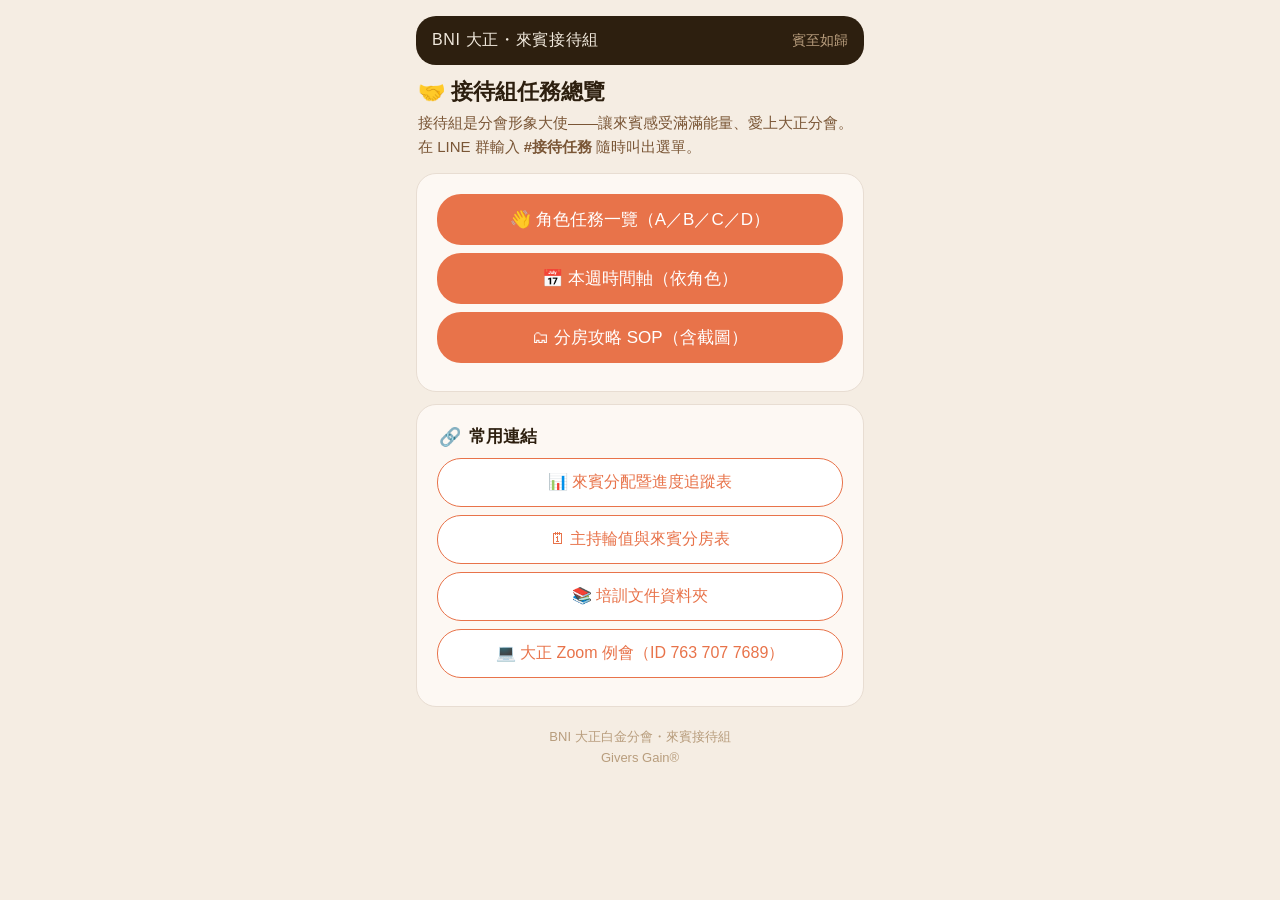
==== index.html @ 99e9b330 "BNI 大正接待組任務文件站" ====
<!DOCTYPE html>
<html lang="zh-Hant">
<head>
<meta charset="UTF-8">
<meta name="viewport" content="width=device-width, initial-scale=1.0">
<title>來賓接待組任務總覽｜BNI 大正</title>
<link rel="stylesheet" href="style.css">
</head>
<body>
<div class="wrap">

  <div class="topbar">
    <div class="topbar-title">BNI 大正・來賓接待組</div>
    <div class="topbar-sub">賓至如歸</div>
  </div>

  <div class="pagehead">
    <h1>🤝 接待組任務總覽</h1>
    <p>接待組是分會形象大使——讓來賓感受滿滿能量、愛上大正分會。<br>在 LINE 群輸入 <strong>#接待任務</strong> 隨時叫出選單。</p>
  </div>

  <div class="card">
    <a class="btnO" href="roles.html">👋 角色任務一覽（A／B／C／D）</a>
    <a class="btnO" href="timeline.html">📅 本週時間軸（依角色）</a>
    <a class="btnO" href="sop.html">🗂 分房攻略 SOP（含截圖）</a>
  </div>

  <div class="card">
    <div class="section-head" style="margin-top:0"><span class="section-icon">🔗</span><span class="section-title">常用連結</span></div>
    <a class="btnW" href="https://docs.google.com/spreadsheets/d/1NOJY48MuS-cZXD8kkBErKJHG0PAqk2Z-ab0aBIMKJTo/edit?usp=sharing">📊 來賓分配暨進度追蹤表</a>
    <a class="btnW" href="https://docs.google.com/spreadsheets/d/1a4la-_5O-Pv8jQU31UCBbLTEHQq-geVVfY4Svtw3dMQ/edit?usp=sharing">🗓 主持輪值與來賓分房表</a>
    <a class="btnW" href="https://drive.google.com/drive/folders/1xo_E1az28QByNWkRNPRArFp1DW7CCC63?usp=drive_link">📚 培訓文件資料夾</a>
    <a class="btnW" href="https://us02web.zoom.us/j/7637077689?pwd=b1RHcnNZbm91UmN3aGRiMG0wenFsZz09">💻 大正 Zoom 例會（ID 763 707 7689）</a>
  </div>

  <div class="foot">BNI 大正白金分會・來賓接待組<br>Givers Gain®</div>
</div>
</body>
</html>
---- style.css ----
*{box-sizing:border-box;margin:0;padding:0;}
html,body{background:#f5ede3;font-family:-apple-system,"PingFang TC","Noto Sans TC",sans-serif;min-height:100vh;}
.wrap{max-width:480px;margin:0 auto;padding:1rem 1rem 3rem;}

/* ── 頂部 bar ── */
.topbar{background:#2d1f0f;padding:14px 16px;display:flex;align-items:center;justify-content:space-between;border-radius:20px;margin-bottom:12px;}
.topbar-title{font-size:16px;font-weight:500;color:#f0e8dc;letter-spacing:.04em;}
.topbar-sub{font-size:14px;color:#b89d7d;}
.pagehead{margin:6px 2px 14px;}
.pagehead h1{font-size:22px;font-weight:700;color:#2d1f0f;margin-bottom:4px;}
.pagehead p{font-size:15px;color:#7a5636;line-height:1.6;}

/* ── 卡片 ── */
.card{background:#fdf8f3;border-radius:20px;padding:1.25rem;border:0.5px solid #e8ddd2;margin-bottom:.75rem;}
.hdiv{height:0.5px;background:#e8ddd2;margin:10px 0;}

/* ── 角色卡 ── */
.charcard{background:#fff8f4;border:0.5px solid #f0c8b0;border-radius:16px;padding:14px 16px;margin-bottom:12px;}
.charcard-top{display:flex;align-items:center;gap:12px;margin-bottom:10px;}
.char-avatar{width:54px;height:54px;border-radius:14px;background:linear-gradient(135deg,#e8734a,#c85830);display:flex;align-items:center;justify-content:center;font-size:26px;flex-shrink:0;}
.char-info{flex:1;}
.char-role-pill{font-size:14px;color:#9a6b3e;background:#f0e4d4;border-radius:8px;padding:2px 8px;display:inline-block;margin-bottom:4px;}
.char-name{font-size:20px;font-weight:600;color:#2d1f0f;}
.char-slogan{font-size:14px;color:#c26b3a;margin-top:2px;}

/* ── 清單 ── */
.blist{list-style:none;}
.blist li{font-size:15px;color:#4a3220;padding:4px 0 4px 1.3rem;position:relative;line-height:1.65;}
.blist li::before{content:"✓";position:absolute;left:0;color:#e8734a;}
.blist li strong{color:#2d1f0f;font-weight:600;}

/* ── 話術/引用框 ── */
.copybox{background:#fff;border-left:3px solid #e8734a;border-radius:0 12px 12px 0;padding:1rem;font-size:15px;color:#6b4c30;line-height:1.8;margin:10px 0;white-space:pre-line;}
.copybox strong{color:#e8734a;font-weight:600;}

/* ── 時間軸 ── */
.task-tabs{display:flex;gap:6px;margin-bottom:12px;flex-wrap:wrap;}
.task-tab{flex:1;white-space:nowrap;background:#fff;border:0.5px solid #e8ddd2;border-radius:10px;padding:8px 6px;font-size:15px;color:#7a5636;cursor:pointer;line-height:1.3;font-family:inherit;text-align:center;}
.task-tab.active{background:#e8734a;color:#fff;border-color:#e8734a;font-weight:600;}
.tl{position:relative;padding-left:20px;}
.tl::before{content:"";position:absolute;left:5px;top:6px;bottom:6px;width:2px;background:#f0c8b0;border-radius:1px;}
.tl-item{position:relative;padding:0 0 16px 8px;}
.tl-item::before{content:"";position:absolute;left:-19px;top:5px;width:10px;height:10px;border-radius:50%;background:#e8734a;border:2px solid #fdf8f3;}
.tl-item.sub::before{background:#f0c8b0;}
.tl-time{font-size:14px;font-weight:700;color:#e8734a;margin-bottom:2px;}
.tl-name{font-size:16px;font-weight:600;color:#2d1f0f;margin-bottom:2px;}
.tl-desc{font-size:14px;color:#7a5636;line-height:1.6;}
.day-pill{display:inline-block;background:#2d1f0f;color:#f0e8dc;border-radius:20px;padding:4px 14px;font-size:15px;font-weight:600;margin:6px 0 12px;}

/* ── SOP 步驟 ── */
.step{display:flex;gap:12px;margin-bottom:14px;}
.step-num{width:30px;height:30px;border-radius:50%;background:#e8734a;color:#fff;font-size:16px;font-weight:700;display:flex;align-items:center;justify-content:center;flex-shrink:0;}
.step-body{flex:1;}
.step-name{font-size:16px;font-weight:600;color:#2d1f0f;margin-bottom:3px;line-height:1.5;}
.step-desc{font-size:14px;color:#7a5636;line-height:1.65;}
.warnbox{background:#fff4ec;border:1px solid #f0c9b0;border-radius:12px;padding:12px 14px;font-size:15px;color:#c26b3a;line-height:1.7;margin:10px 0;}
.shot{width:100%;border-radius:12px;border:0.5px solid #e8ddd2;margin:8px 0;display:block;}
.shot-cap{font-size:13px;color:#8a6f52;text-align:center;margin-bottom:10px;}

/* ── 導覽按鈕 ── */
.btnO{display:block;width:100%;background:#e8734a;color:#fff;border:none;border-radius:24px;padding:14px;font-size:17px;font-weight:500;cursor:pointer;text-align:center;margin-bottom:8px;text-decoration:none;}
.btnW{display:block;width:100%;background:#fff;color:#e8734a;border:1px solid #e8734a;border-radius:24px;padding:13px;font-size:16px;font-weight:500;cursor:pointer;text-align:center;margin-bottom:8px;text-decoration:none;}
.navrow{display:flex;gap:8px;margin-top:18px;}
.navrow a{flex:1;}
.foot{text-align:center;font-size:13px;color:#b89d7d;margin-top:20px;line-height:1.6;}

.section-head{display:flex;align-items:center;gap:8px;margin:16px 2px 10px;}
.section-icon{font-size:18px;}
.section-title{font-size:17px;font-weight:600;color:#2d1f0f;flex:1;}
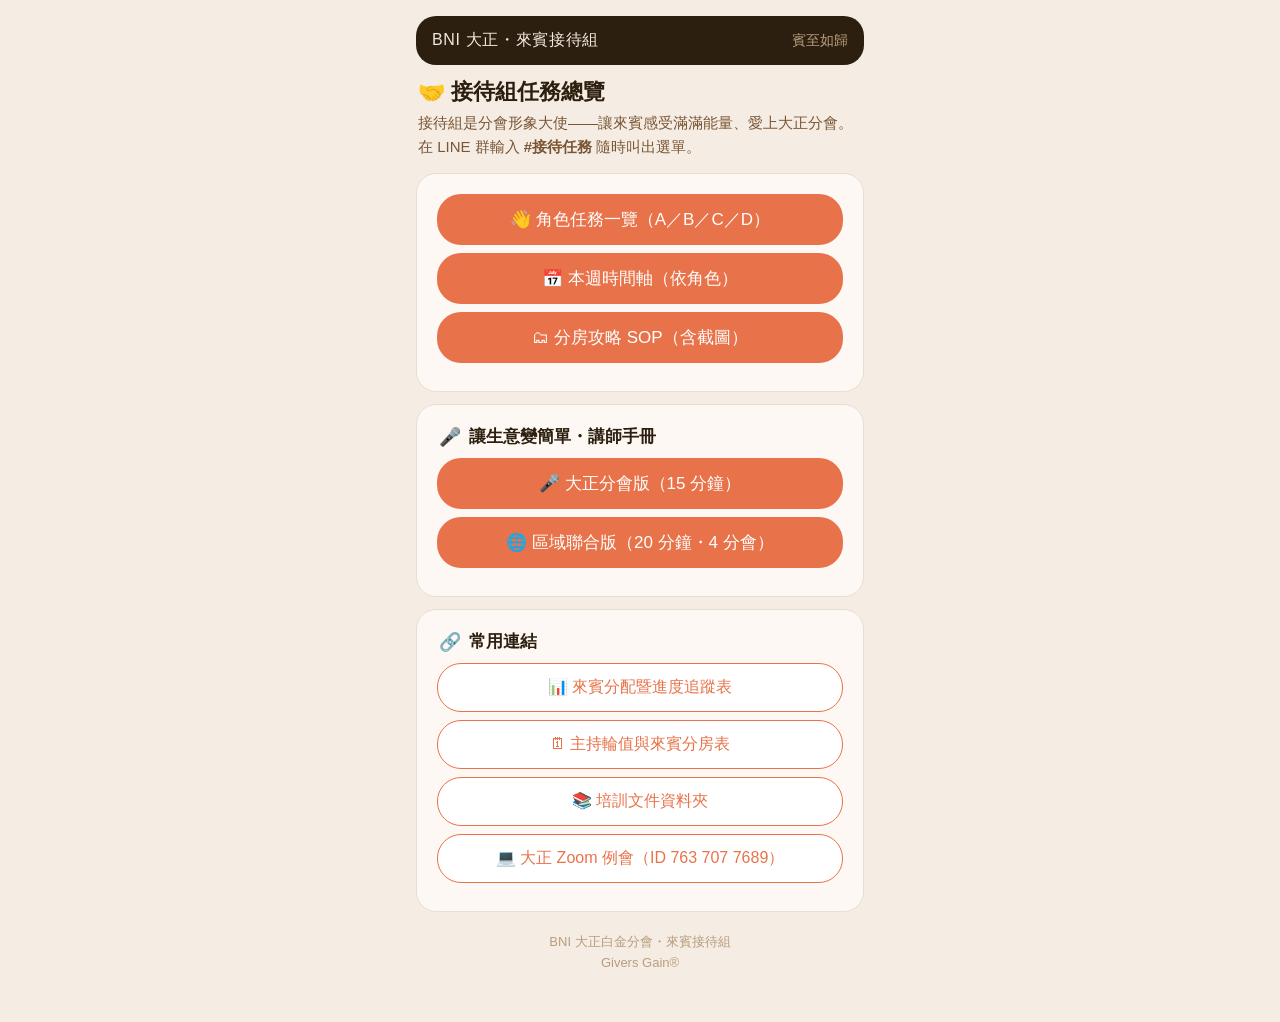
==== commit 7f76e57c: "生意變簡單講師手冊上線：大正版 /speaker/ 與區域聯合版 /area/ 講師手冊原本只有本機 PDF，當週主講人拿不到線上版。拆兩版是因為同一份 手冊服務兩種場：大正是單分會 15 分鐘、區域" ====
--- a/index.html
+++ b/index.html
@@ -2,6 +2,9 @@
 <html lang="zh-Hant">
 <head>
 <meta charset="UTF-8">
+<!-- 不進搜尋索引：分會內部工具＋一對一手交資料（/121/ 含生日與居住地）。
+     follow 保留，連回 atpifit.com 的連結照樣傳遞。 -->
+<meta name="robots" content="noindex, follow">
 <meta name="viewport" content="width=device-width, initial-scale=1.0">
 <title>來賓接待組任務總覽｜BNI 大正</title>
 <link rel="stylesheet" href="style.css">
@@ -26,6 +29,12 @@
   </div>
 
   <div class="card">
+    <div class="section-head" style="margin-top:0"><span class="section-icon">🎤</span><span class="section-title">讓生意變簡單・講師手冊</span></div>
+    <a class="btnO" href="speaker/">🎤 大正分會版（15 分鐘）</a>
+    <a class="btnO" href="area/">🌐 區域聯合版（20 分鐘・4 分會）</a>
+  </div>
+
+  <div class="card">
     <div class="section-head" style="margin-top:0"><span class="section-icon">🔗</span><span class="section-title">常用連結</span></div>
     <a class="btnW" href="https://docs.google.com/spreadsheets/d/1NOJY48MuS-cZXD8kkBErKJHG0PAqk2Z-ab0aBIMKJTo/edit?usp=sharing">📊 來賓分配暨進度追蹤表</a>
     <a class="btnW" href="https://docs.google.com/spreadsheets/d/1a4la-_5O-Pv8jQU31UCBbLTEHQq-geVVfY4Svtw3dMQ/edit?usp=sharing">🗓 主持輪值與來賓分房表</a>
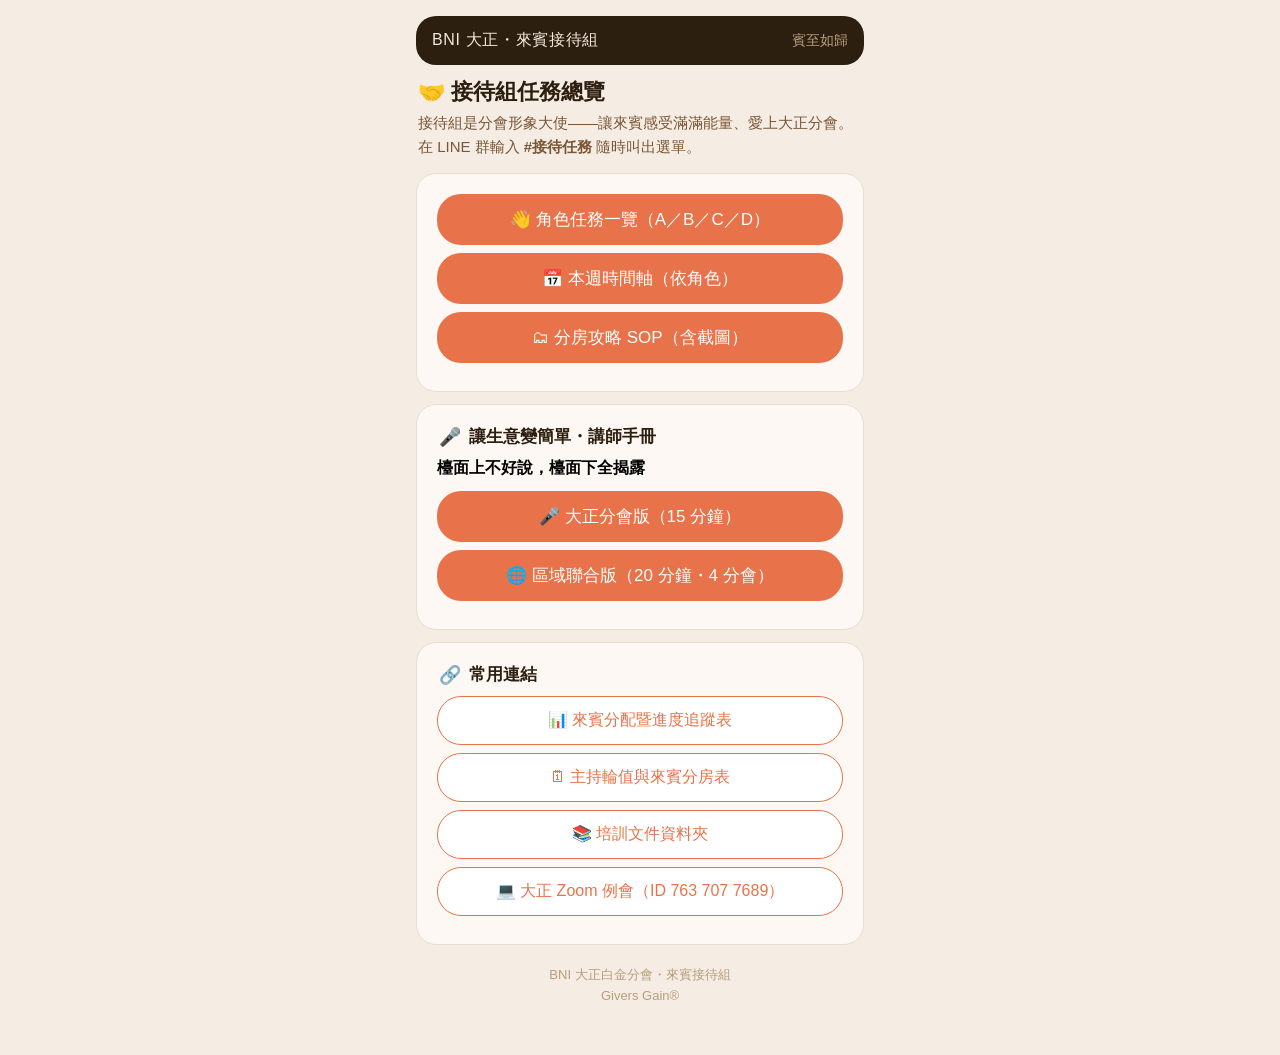
==== commit cf998df3: "/speaker/ /area/ 與首頁加上總包裝 slogan「檯面上不好說，檯面下全揭露」 真相在 productkit 6-BNI通路/讓生意變簡單/PRD-生意變簡單.md §0  Co-Au" ====
--- a/index.html
+++ b/index.html
@@ -30,6 +30,7 @@
 
   <div class="card">
     <div class="section-head" style="margin-top:0"><span class="section-icon">🎤</span><span class="section-title">讓生意變簡單・講師手冊</span></div>
+    <p style="margin:0 0 12px;font-weight:700">檯面上不好說，檯面下全揭露</p>
     <a class="btnO" href="speaker/">🎤 大正分會版（15 分鐘）</a>
     <a class="btnO" href="area/">🌐 區域聯合版（20 分鐘・4 分會）</a>
   </div>
